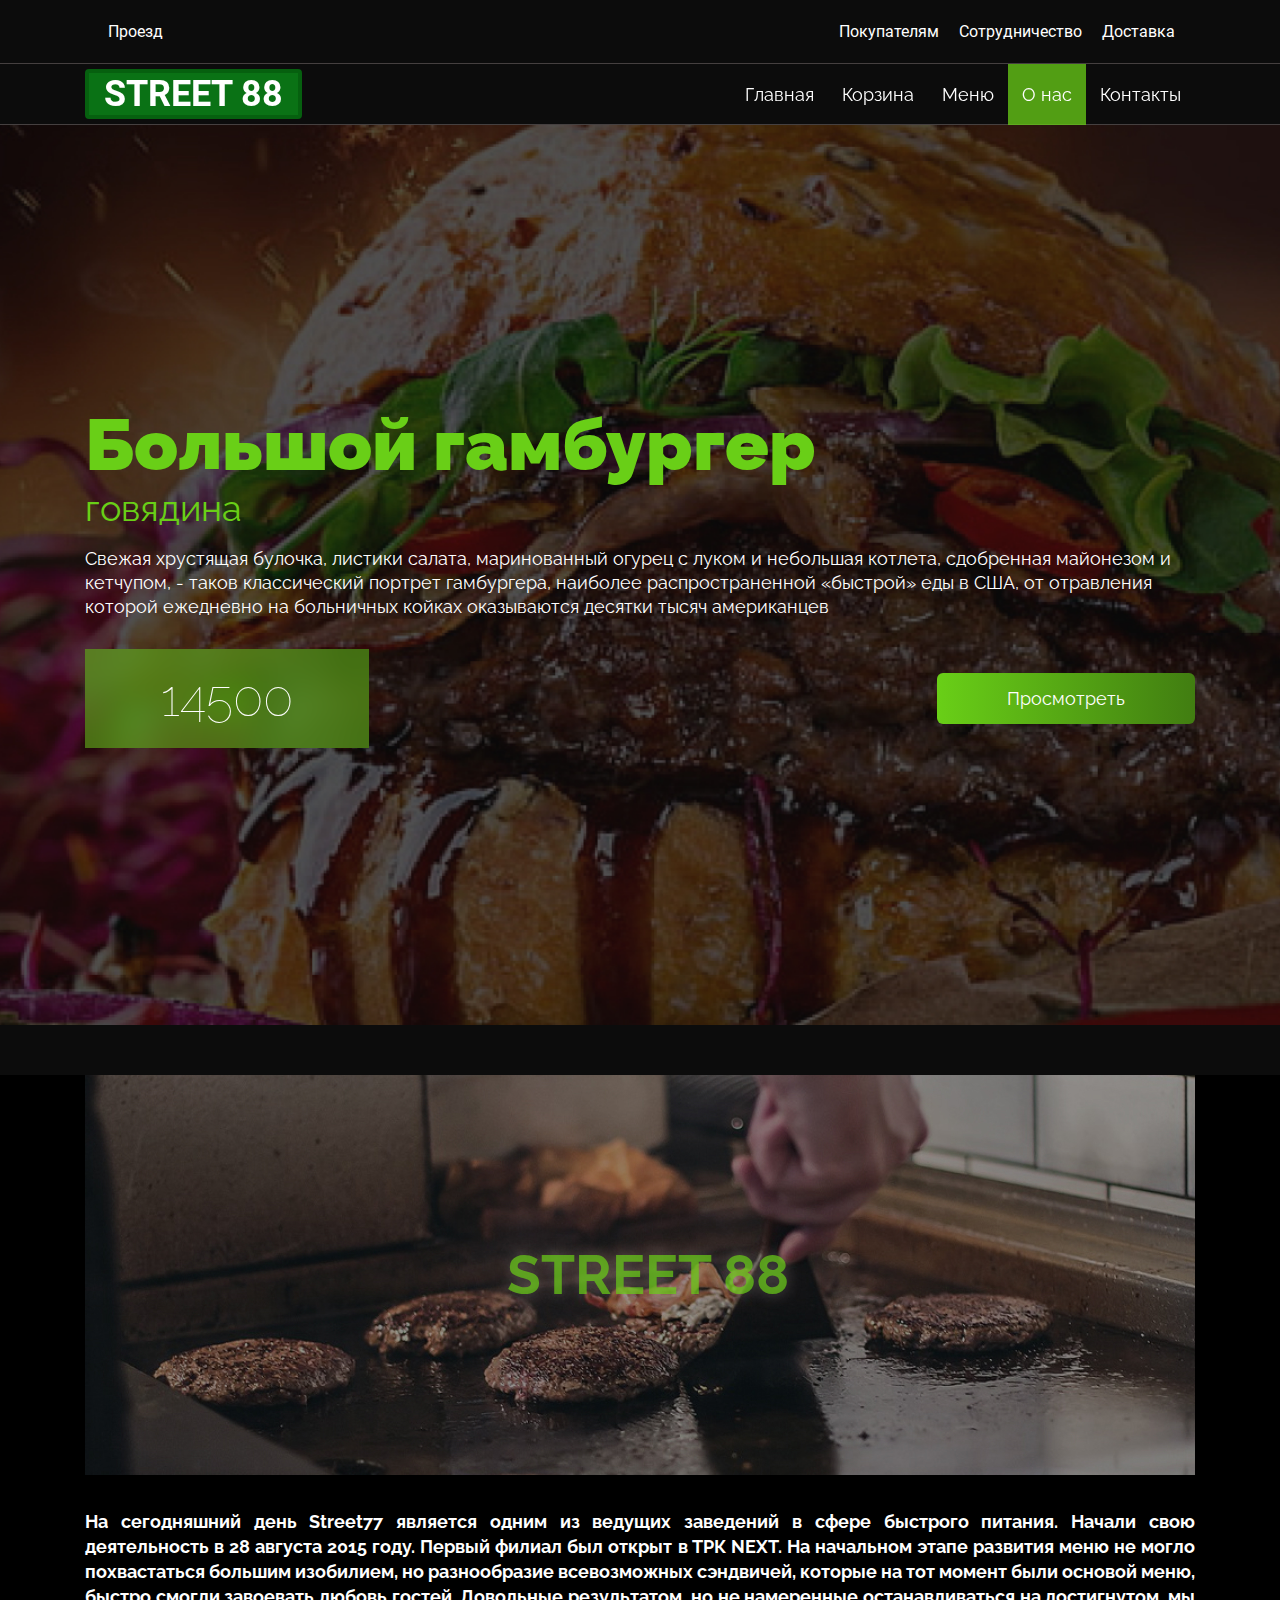
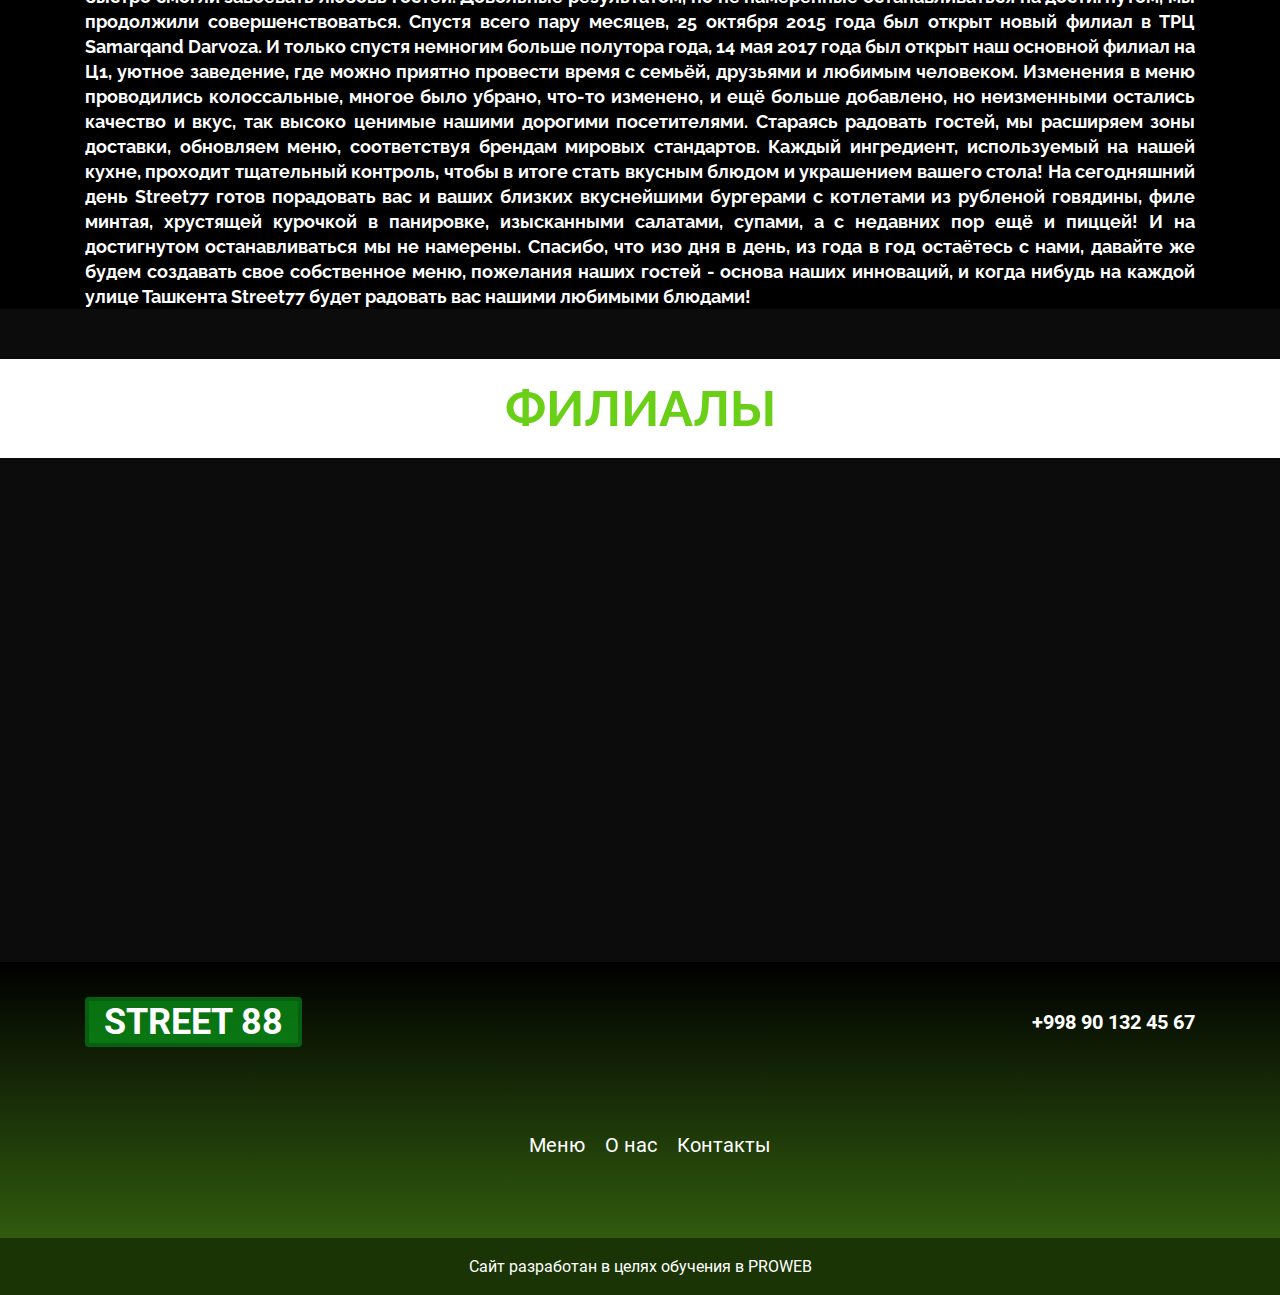
==== aboutUs.html @ 74e659b7 "Первое сохранение" ====
<!DOCTYPE html>
<html lang="ru">

<head>
    <meta charset="UTF-8">
    <meta http-equiv="X-UA-Compatible" content="IE=edge">
    <meta name="viewport" content="width=device-width, initial-scale=1.0">
    <title>Street 88</title>
    <link rel="stylesheet" href="style/main.css">
</head>

<body>
    <div class="wrapper">
        <div class="head container">
            <a href="#" class="transit">
                <span class="icon-map transit_map"></span> 
                Проезд
            </a>
            <ul class="info_list">
                <li class="info_item"><a href="#" class="info_link">Покупателям</a></li>
                <li class="info_item"><a href="#" class="info_link">Сотрудничество</a></li>
                <li class="info_item"><a href="#" class="info_link">Доставка</a></li>
            </ul>
        </div>

        <nav class="navbar">
            <div class="container navbar_content">
                <a href="index.html" class="logo">STREET 88</a>
                <ul class="navbar_list">
                    <li class="nav_item"><a href="index.html" class="nav_link ">Главная</a></li>
                    <li class="nav_item"><a href="#" class="nav_link">Корзина</a></li>
                    <li class="nav_item"><a href="#" class="nav_link">Меню</a></li>
                    <li class="nav_item "><a href="#" class="nav_link active">О нас</a></li>
                    <li class="nav_item"><a href="#" class="nav_link">Контакты</a></li>
                </ul>
            </div>
        </nav>
        <header class="header">
            <div class="container">
                <h1 class="header_title">Большой гамбургер</h1>
                <p class="header_beef">говядина</p>
                <p class="header_desc">Свежая хрустящая булочка, листики салата, маринованный огурец с луком и небольшая
                    котлета, сдобренная майонезом и кетчупом, - таков классический портрет гамбургера, наиболее
                    распространенной «быстрой» еды в США, от отравления которой ежедневно на больничных койках
                    оказываются десятки тысяч американцев</p>
                <div class="price">
                    <div class="header_price">14500</div>
                    <a href="" class="btn">Просмотреть</a>
                </div>
            </div>
        </header>
        <main class="menu">
            <section class="street88">
                <div class="container">
                    <div class="street_content">
                        <h3 class="street_title">street 88</h3>
                        <img src="images/meat.jpg" alt="">
                        <p class="street_desc">На сегодняшний день Street77 является одним из ведущих заведений в сфере
                            быстрого питания. Начали свою деятельность в 28 августа 2015 году. Первый филиал был открыт
                            в
                            ТРК NEXT. На начальном этапе развития меню не могло похвастаться большим изобилием, но
                            разнообразие всевозможных сэндвичей, которые на тот момент были основой меню, быстро смогли
                            завоевать любовь гостей. Довольные результатом, но не намеренные останавливаться на
                            достигнутом,
                            мы продолжили совершенствоваться. Спустя всего пару месяцев, 25 октября 2015 года был открыт
                            новый филиал в ТРЦ Samarqand Darvoza. И только спустя немногим больше полутора года, 14 мая
                            2017
                            года был открыт наш основной филиал на Ц1, уютное заведение, где можно приятно провести
                            время с
                            семьёй, друзьями и любимым человеком. Изменения в меню проводились колоссальные, многое было
                            убрано, что-то изменено, и ещё больше добавлено, но неизменными остались качество и вкус,
                            так
                            высоко ценимые нашими дорогими посетителями. Стараясь радовать гостей, мы расширяем зоны
                            доставки, обновляем меню, соответствуя брендам мировых стандартов. Каждый ингредиент,
                            используемый на нашей кухне, проходит тщательный контроль, чтобы в итоге стать вкусным
                            блюдом и
                            украшением вашего стола! На сегодняшний день Street77 готов порадовать вас и ваших близких
                            вкуснейшими бургерами с котлетами из рубленой говядины, филе минтая, хрустящей курочкой в
                            панировке, изысканными салатами, супами, а с недавних пор ещё и пиццей! И на достигнутом
                            останавливаться мы не намерены. Спасибо, что изо дня в день, из года в год остаётесь с нами,
                            давайте же будем создавать свое собственное меню, пожелания наших гостей - основа наших
                            инноваций, и когда нибудь на каждой улице Ташкента Street77 будет радовать вас нашими
                            любимыми
                            блюдами!</p>

                    </div>
                </div>
            </section>
        </main>
        <div class="map">
            <h3 class="filial">ФИЛИАЛЫ</h3>
            <iframe class="map_view"
                src="https://www.google.com/maps/embed?pb=!1m18!1m12!1m3!1d2996.707806973669!2d69.28840151481988!3d41.315219708429865!2m3!1f0!2f0!3f0!3m2!1i1024!2i768!4f13.1!3m3!1m2!1s0x38aef4d376395311%3A0x2f977e6f6b98ad7!2sStreet77!5e0!3m2!1sru!2s!4v1632076615047!5m2!1sru!2s"
                width="600" height="450" style="border:0;" allowfullscreen="" loading="lazy"></iframe>
        </div>
        <footer class="footer">
            <div class="footer_content">
                <div class="container">
                    <div class="footer_logo">
                        <a href="index.html" class="logo">STREET 88</a>
                        <a href="tel:+998 90 132 45 67" class="contact_link">+998 90 132 45 67 </a>
                    </div>
                    <nav class="footer_navbar">
                        <ul class="footer_list">
                            <li class="footer_item"><a href="#" class="footer_link">Меню</a></li>
                            <li class="footer_item"><a href="#" class="footer_link">О нас</a></li>
                            <li class="footer_item"><a href="#" class="footer_link">Контакты</a></li>
                        </ul>
                    </nav>
                </div>
                <div class="footer_info">Сайт разработан в целях обучения в PROWEB</div>
            </div>
        </footer>
    </div>
</body>

</html>
---- style/main.css ----
/* Root style sheet */
@import 'fonts.css';
@import 'icon.css';

:root {
    --font_Rob: 'Roboto';
    --font_Rale: 'Raleway';
    --font_Awesome: "Font Awesome 5 Pro";
    --text: #FFFFFF;
    --main-text: #69CF17;
    --logo: rgba(10, 148, 24, 0.75);
    

}

* {
    padding: 0;
    margin: 0;
    box-sizing: border-box;
}

.wrapper {
    background: #0c0c0c;
}

.wrapper *::before {
    font-family: var(--font_Awesome);
}
.icon-cart{
    display: flex;
    justify-content: center;
}
.container {
    max-width: 1140px;
    width: 100%;
    padding: 0 15px;
    margin: auto;
}

a {
    text-decoration: none;
}

ul {
    list-style: none;
}

/* HEAD */

.head {
    padding-top: 18px;
    padding-bottom: 18px;
    display: flex;
    justify-content: space-between;
    align-items: center;
}

.transit {
    display: flex;
    color: var(--text);
    font-family: var(--font_Rob);
    align-items: center;
    font-size: 16px;
}

.info_item {
    display: flex;
    align-items: center;
    justify-content: center;
}

.transit_map {
    font-size: 23px;
    margin-right: 5px;
}

.info_list {
    display: flex;
}

.info_link {
    font-size: 16px;
    color: var(--text);
    font-family: var(--font_Rob);
    font-weight: 400;
    margin-right: 20px;
}

/* Navigation */
.navbar {
    width: 100%;
    border-bottom: 1px solid rgba(125, 115, 115, 0.5);
    border-top: 1px solid rgba(125, 115, 115, 0.5);
    position: sticky;
    backdrop-filter: blur(15px);
    top: 0;
    z-index: 10;
}

.navbar_content {
    display: flex;
    justify-content: space-between;
    align-items: center;
}

.logo {
    font-size: 36px;
    font-family: var(--font_Rob);
    font-weight: 700;
    color: var(--text);
    background: var(--logo);
    justify-content: center;
    display: block;
    width: max-content;
    border: 4px solid #06600F;
    border-radius: 4px;
    margin: 5px 0;
    padding: 0 15px;
}

.navbar_list {
    display: flex;
    align-items: center;
    justify-content: center;
}

.nav_link {
    font-size: 18px;
    font-family: var(--font_Rale);
    color: var(--text);
    padding: 20px 14px;
}

.nav_link:hover,
.nav_link.active {
    background: rgba(105, 207, 23, 0.75);
    width: max-content;
    transition: 500ms;
}

/* Header */
.header {
    background: url(../images/header.jpg) no-repeat center center;
    background-size: cover;
    width: 100%;
    min-height: 100vh;
    display: flex;
    justify-content: center;
    align-items: center;
}

.header_title {
    font-size: 72px;
    font-family: var(--font_Rale);
    font-weight: 900;
    color: var(--main-text);
}

.header_beef {
    font-size: 36px;
    font-family: var(--font_Rale);
    font-weight: 400;
    color: var(--main-text);
}

.header_desc {
    font-size: 18px;
    font-family: var(--font_Rale);
    font-weight: 400;
    color: var(--text);
    line-height: 24px;
    margin-top: 18px;
}

.price {
    margin-top: 30px;
    display: flex;
    flex-wrap: wrap;
    justify-content: space-between;
    align-items: center;
}

.header_price {
    font-size: 50px;
    font-family: var(--font_Rale);
    font-weight: 100;
    color: var(--text);
    background: rgba(105, 207, 23, 0.5);
    backdrop-filter: blur(15px);
    padding: 37px 76px;
    line-height: 25px;
}

.btn {
    font-size: 18px;
    font-family: var(--font_Rale);
    font-weight: 400;
    color: var(--text);
    padding: 15px 70px;
    background: linear-gradient(90deg, #69CF17 0%, #417D11 100%);
    text-align: center;
    border-radius: 6px;
}

/* Menu */
.menu {
    display: flex;
    flex-direction: column;
    margin: 50px 0;
}

.burger_navbar {
    /* top: 63px;
    z-index: 1; */
    background: #292929;
    overflow-x: auto;
}

.burger_list {
    display: flex;
    font-size: 18px;
    font-family: var(--font_Rale);
    font-weight: 400;
}

.burger_item {
    margin-left: 30px;

}

.burger_link {
    color: var(--text);
    display: flex;
    align-items: center;
    padding: 20px 0;
    position: relative;
    justify-content: center;
}

.burger_link:after {
    content: '';
    position: absolute;
    bottom: 0;
    width: 0;
    height: 1px;
    background: var(--text);
    transition: 200ms;
}

.burger_link:hover::after {
    width: 100%;
}

.burger_content {
    width: 100%;
    display: grid;
    grid-template-columns: repeat(4, 1fr);
    gap: 30px;
    background: #393636;
    justify-content: center;
    padding: 15px;
}

.block_img{
    width: 100%;
}

.menu_block {
    display: flex;
    flex-direction: column;
    padding: 15px;
    border-radius: 4px;
    border: 1px solid var(--text);
    position: relative;
    background: #0C0C0C;
}

.block_hover {
    position: relative;
    display: flex;
}

.block_cart {
    position: absolute;
    font-size: 60px;
    color: var(--text);
    background: rgba(105, 207, 23, 0.9);
    width: 100%;
    height: 100%;
    justify-content: center;
    align-items: center;
    opacity: 0;
    transition: 500ms;
}

.block_cart:hover {
    opacity: 1;
}

.block_omg {
    width: 100%;
    height: 100%;
}

.block_title {
    font-size: 19px;
    font-family: var(--font_Rale);
    font-weight: 700;
    color: var(--text);
    margin: 15px 0;
    -webkit-line-clamp: 4;
}

.block_desc {
    font-size: 19px;
    font-family: var(--font_Rale);
    font-weight: 400;
    color: var(--text);
    margin: 0 0 15px;
    line-height: 25px;
}

/* map */

.filial {
    background: var(--text);
    font-size: 50px;
    font-family: var(--font_Rale);
    font-weight: 700;
    color: var(--main-text);
    padding: 20px 0;
    text-align: center;
}

.map_view {
    width: 100%;
    height: 500px;
}

/* FOOTER */

.footer {
    width: 100%;
    background: linear-gradient(180deg, #000000 0%, rgba(105, 207, 23, 0.5) 100%);
    ;
}

.footer_content {
    display: flex;
    flex-direction: column;
    padding: 30px 0 0;
}

.footer_logo {
    display: flex;
    justify-content: space-between;
    align-items: center;
}

.contact_link {
    font-size: 20px;
    font-family: var(--font_Rob);
    font-weight: 700;
    color: var(--text);
}

.footer_navbar {
    margin: 81px 0;
}

.footer_list {
    display: flex;
    align-items: center;
    justify-content: center;
    font-size: 20px;
    font-family: var(--font_Rob);
    font-weight: 400;
}

.footer_item {
    margin-left: 20px;
}

.footer_link {
    color: var(--text);
}

.footer_info {
    width: 100%;
    background: #1A3406;
    padding: 19px 0;
    text-align: center;
    font-size: 16px;
    font-family: var(--font_Rob);
    font-weight: 400;
    color: var(--text);
}

/* About */
.street88 {
    width: 100%;
    background: #000;
}


.street_content{
    position: relative;
}

.street_img{
    background:  linear-gradient(0deg, rgba(12, 12, 12, 0.44), rgba(12, 12, 12, 0.44));

}

.street_title{
    font-size: 55px;
    font-family: var(--font_Rale);
    font-weight: 700;
    color: rgba(105, 207, 23, 0.7);
    text-transform: uppercase;
    position: absolute;
    top: 20%;
    left: 38%;
    text-shadow: 0 0 15px rgba(191, 171, 171, 0.4);
}

.street_desc{
    font-size: 18px;
    font-family: var(--font_Rale);
    font-weight: 700;
    color: var(--text);
    text-align: justify;
    padding: 30px 0 0;
    line-height: 25px;
}
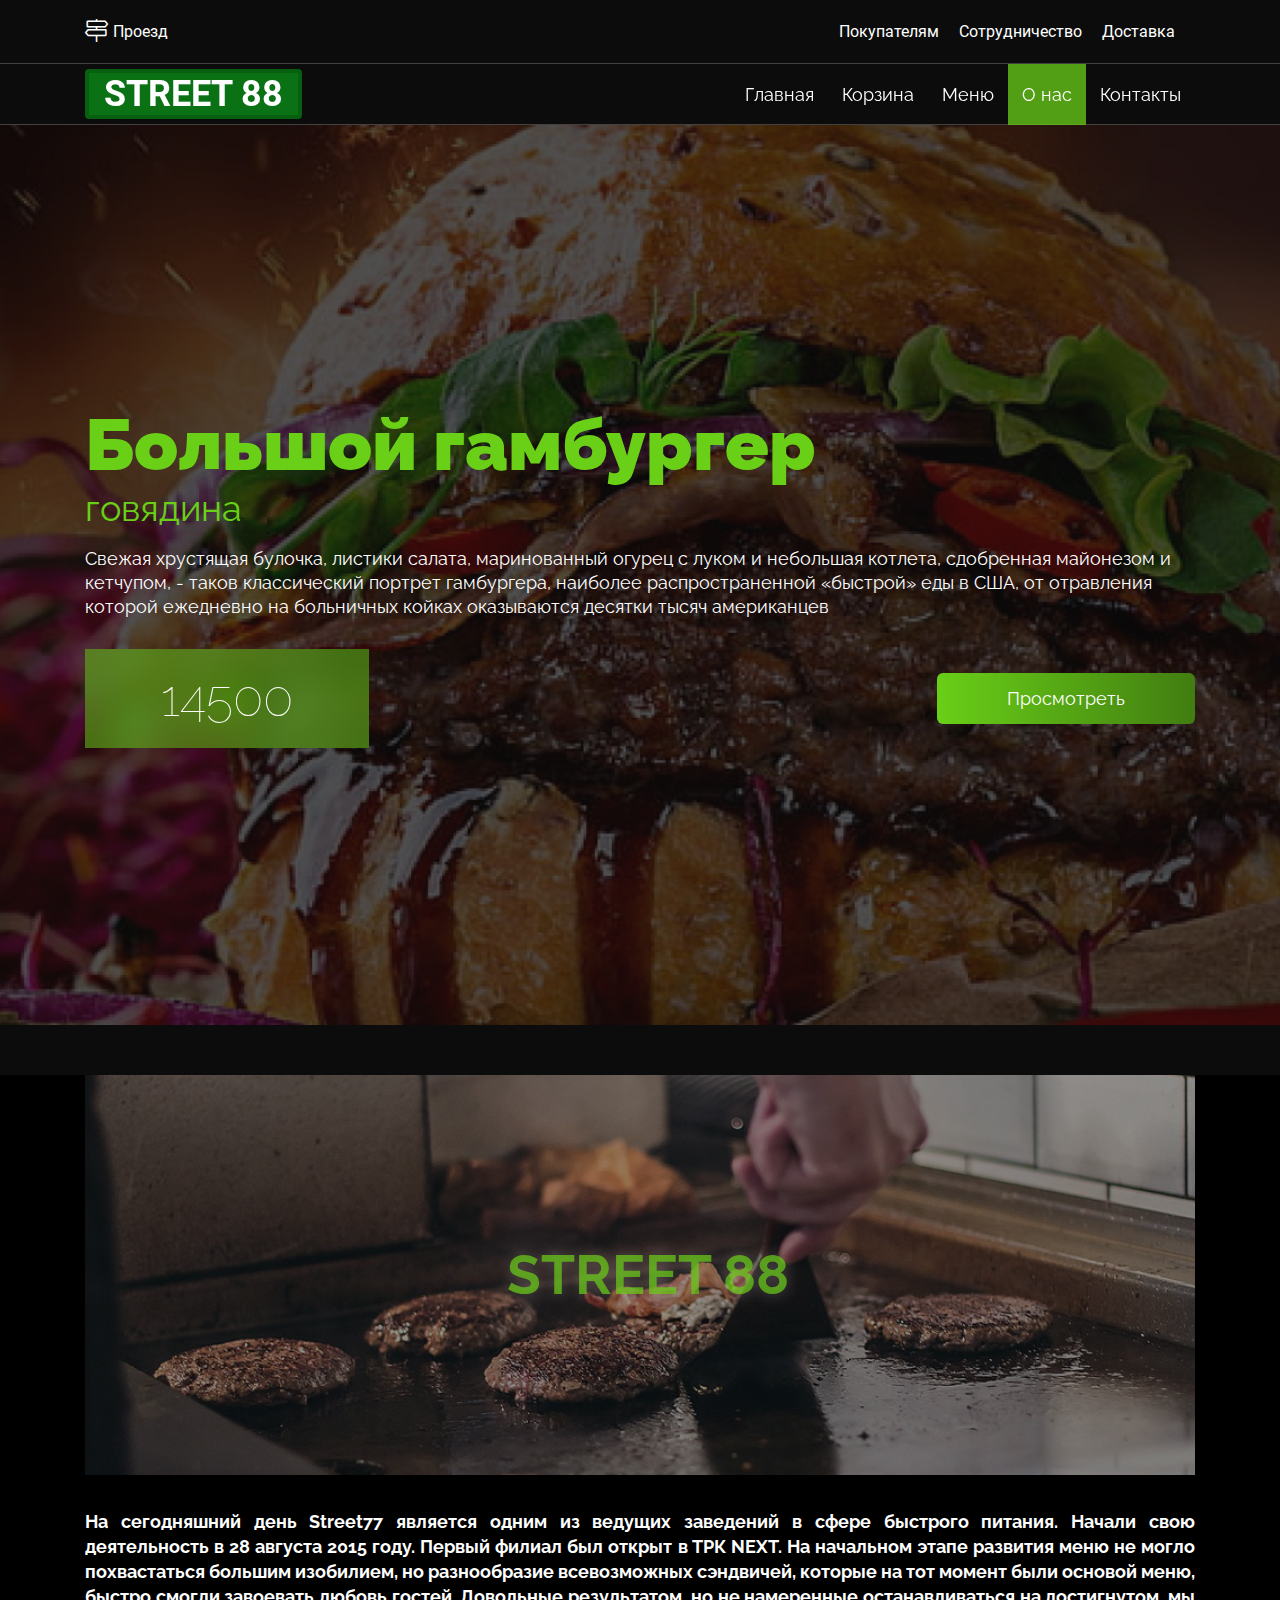
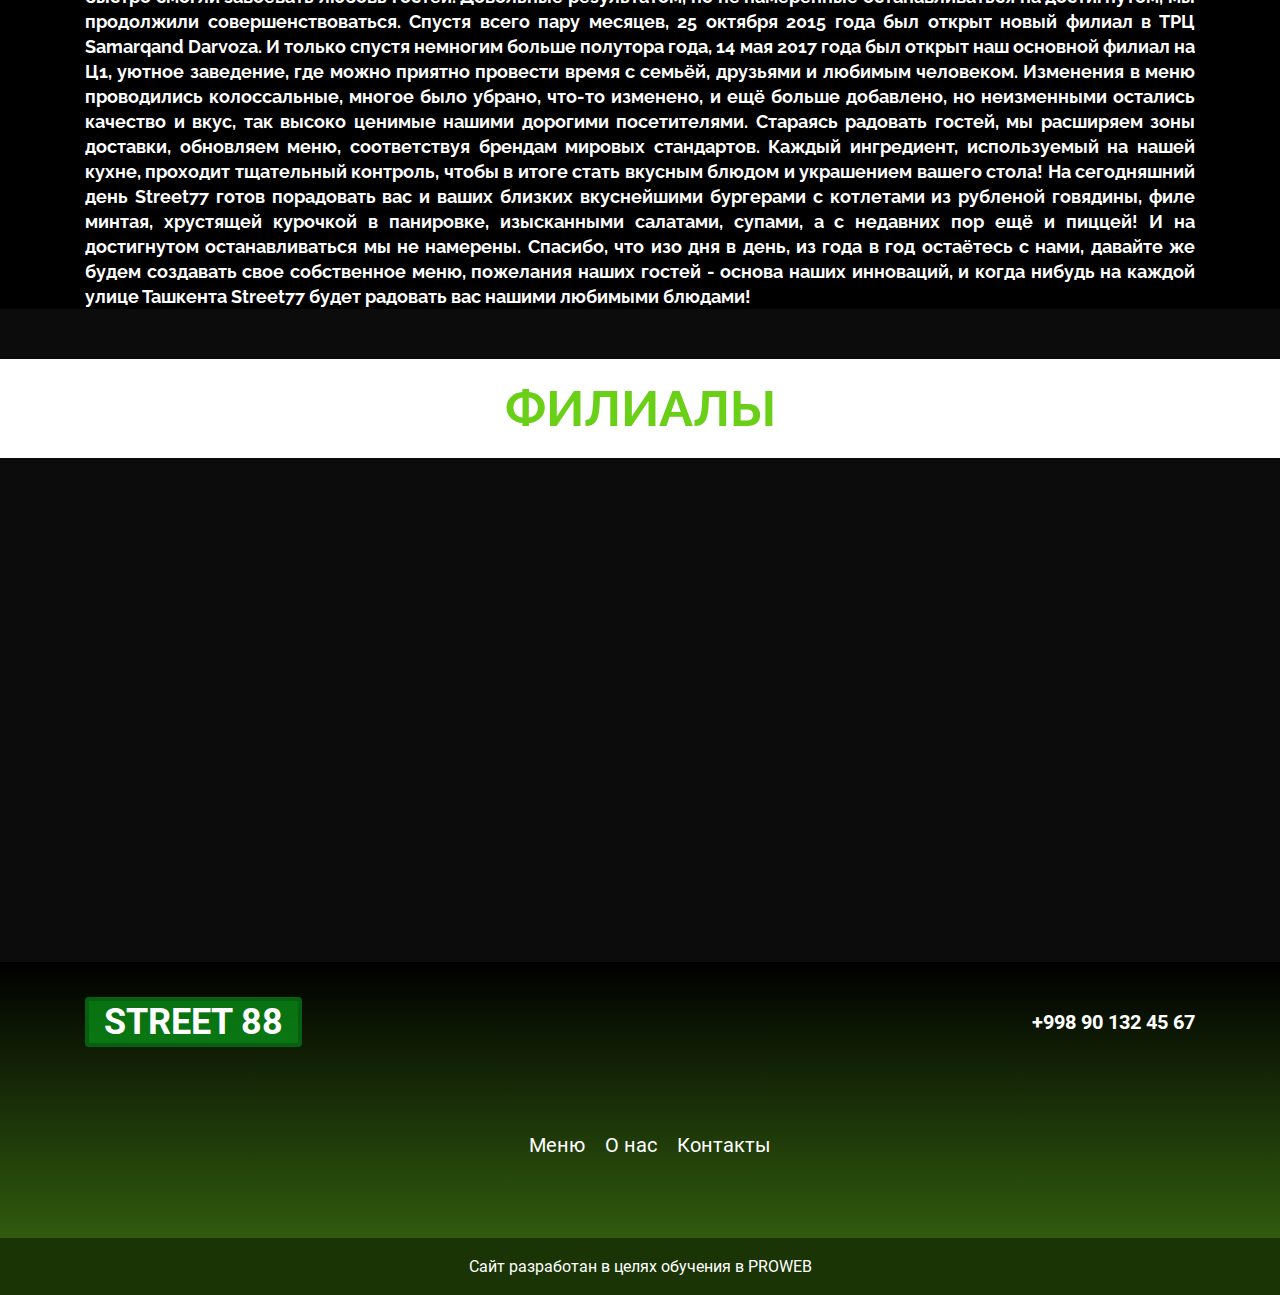
==== commit 967240d2: "modal css" ====
--- a/aboutUs.html
+++ b/aboutUs.html
@@ -6,6 +6,7 @@
     <meta http-equiv="X-UA-Compatible" content="IE=edge">
     <meta name="viewport" content="width=device-width, initial-scale=1.0">
     <title>Street 88</title>
+    <link rel="stylesheet" href="style/all.css">
     <link rel="stylesheet" href="style/main.css">
 </head>
 
--- a/style/main.css
+++ b/style/main.css
@@ -432,4 +432,29 @@
     text-align: justify;
     padding: 30px 0 0;
     line-height: 25px;
+}
+
+.window{
+    background: rgba(0, 0, 0, 0.4);
+    width: 100%;
+    height: 100vh;
+    position: fixed;
+    top: 0;
+    left: 0;
+    display: flex;
+    justify-content: center;
+    align-items: center;
+    display: none;
+}
+
+.window__form{
+    width: 400px;
+    height: 400px;
+    border-radius: 10px;
+    background: #fff;
+    padding: 20px;
+}
+
+.window:target{
+    display: flex;
 }